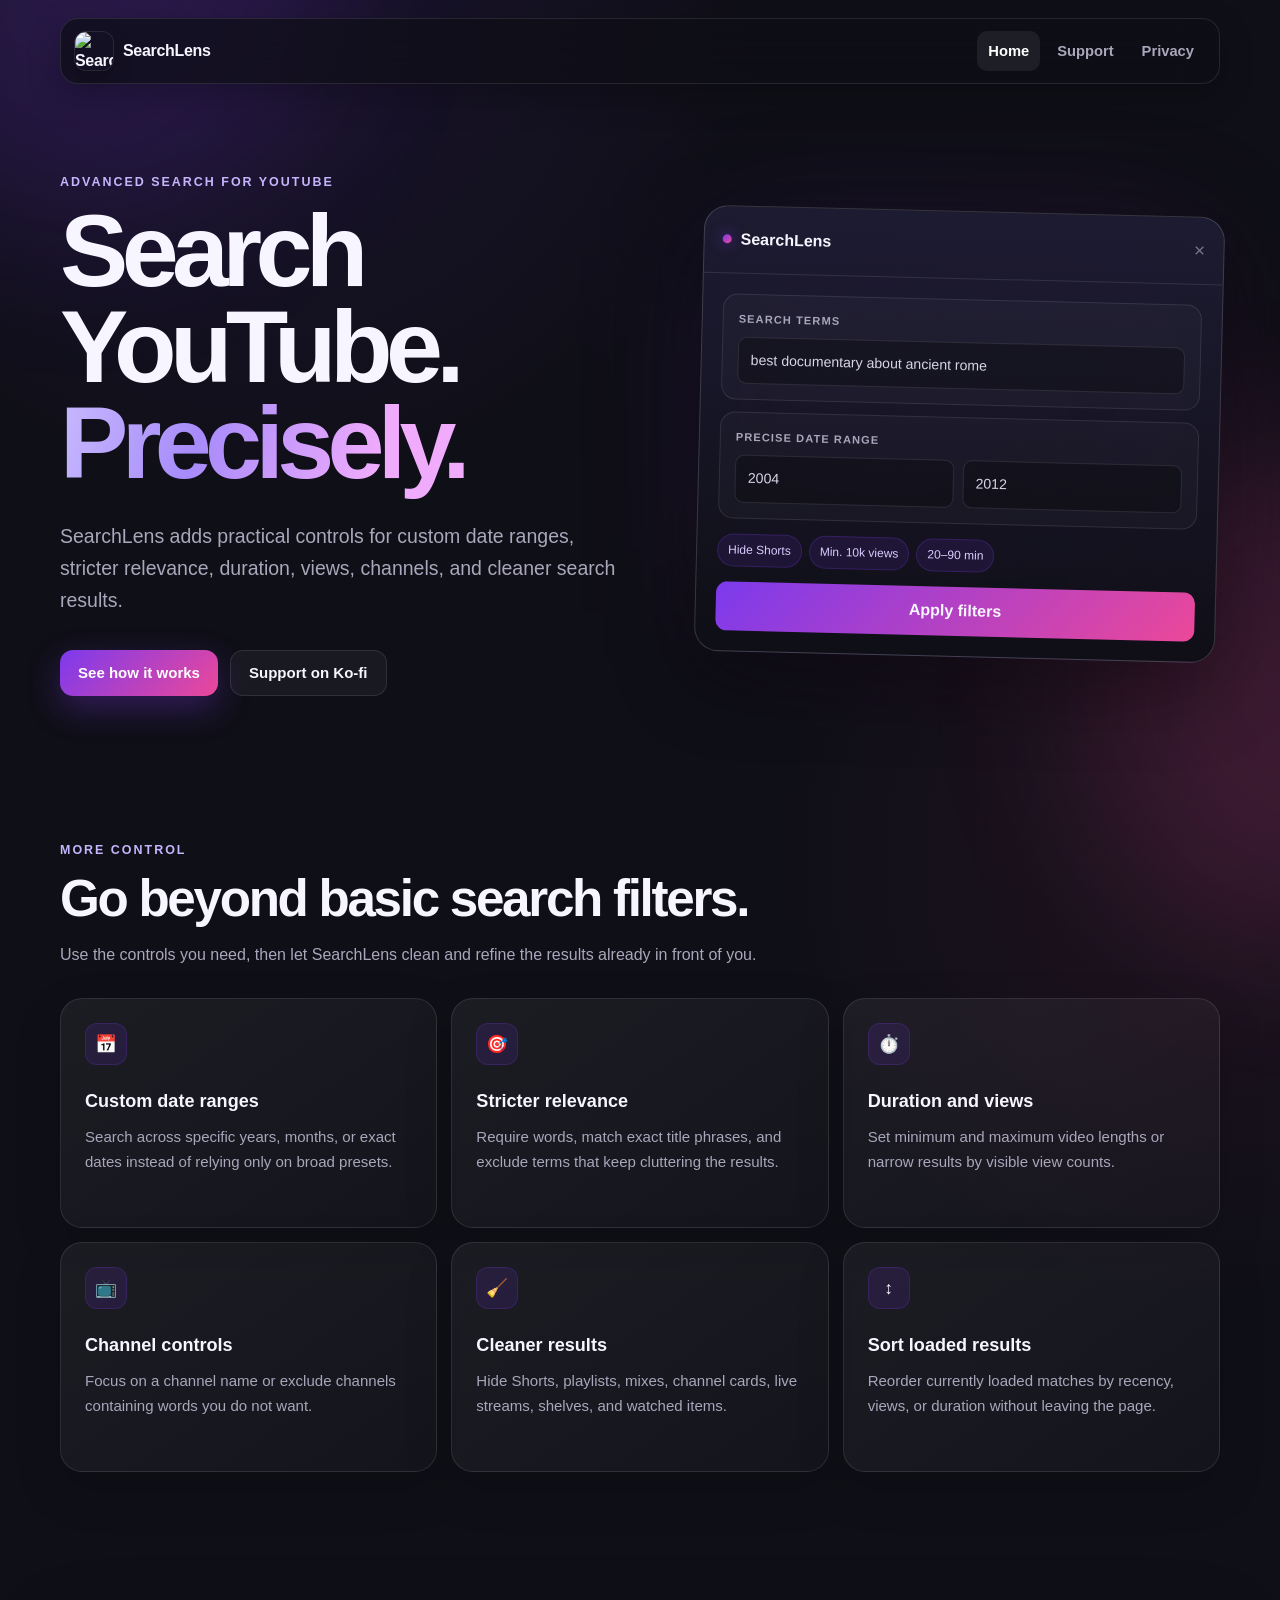
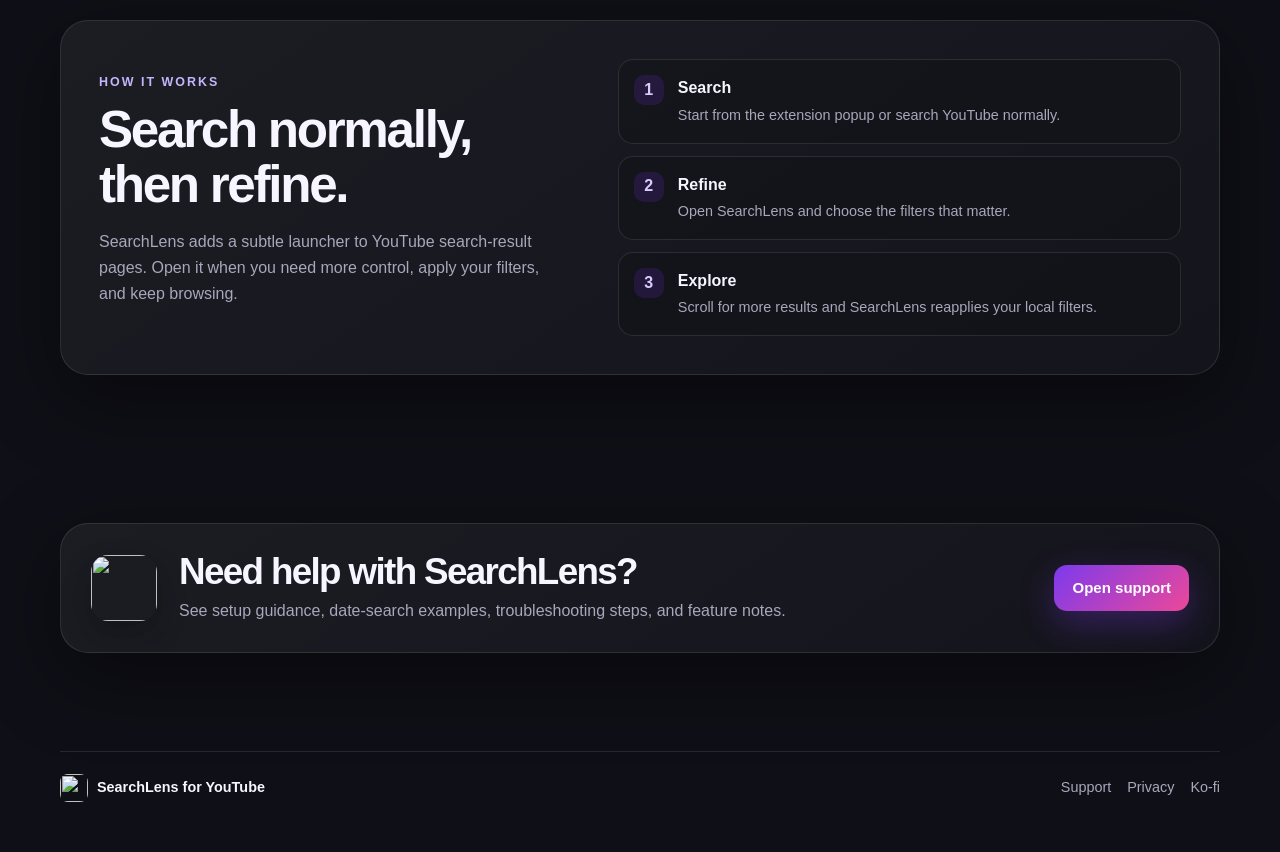
==== index.html @ 53535071 "Add files via upload" ====
<!doctype html>
<html lang="en">
<head>
  <meta charset="utf-8">
  <meta name="viewport" content="width=device-width, initial-scale=1">
  <meta name="description" content="SearchLens for YouTube adds advanced search controls for custom dates, stricter relevance, duration, views, channels, and cleaner results.">
  <meta name="theme-color" content="#0f0f17">
  <title>SearchLens for YouTube</title>
  <link rel="icon" type="image/png" href="assets/searchlens-icon.png">
  <link rel="apple-touch-icon" href="assets/searchlens-icon.png">
  <link rel="stylesheet" href="style.css">
</head>
<body>
  <div class="ambient ambient-one" aria-hidden="true"></div>
  <div class="ambient ambient-two" aria-hidden="true"></div>

  <header class="site-header">
    <a class="brand" href="index.html" aria-label="SearchLens home">
      <img src="assets/searchlens-icon.png" alt="SearchLens icon" class="brand-icon">
      <span>SearchLens</span>
    </a>
    <nav class="nav" aria-label="Main navigation">
      <a class="active" href="index.html">Home</a>
      <a href="support.html">Support</a>
      <a href="privacy.html">Privacy</a>
    </nav>
  </header>

  <main>
    <section class="hero shell">
      <div class="hero-copy">
        <p class="eyebrow">ADVANCED SEARCH FOR YOUTUBE</p>
        <h1>Search YouTube.<br><span>Precisely.</span></h1>
        <p class="hero-text">SearchLens adds practical controls for custom date ranges, stricter relevance, duration, views, channels, and cleaner search results.</p>
        <div class="hero-actions">
          <a class="button primary" href="support.html">See how it works</a>
          <a class="button secondary" href="https://ko-fi.com/P5P31T3SZI" target="_blank" rel="noopener noreferrer">Support on Ko-fi</a>
        </div>
      </div>

      <div class="hero-visual" aria-label="SearchLens feature preview">
        <div class="mock-window">
          <div class="mock-topbar">
            <div class="mock-brand"><span class="status-dot"></span>SearchLens</div>
            <span class="mock-close">×</span>
          </div>
          <div class="mock-body">
            <div class="mock-section">
              <div class="mock-label">SEARCH TERMS</div>
              <div class="mock-input">best documentary about ancient rome</div>
            </div>
            <div class="mock-section">
              <div class="mock-label">PRECISE DATE RANGE</div>
              <div class="mock-grid">
                <div class="mock-input">2004</div>
                <div class="mock-input">2012</div>
              </div>
            </div>
            <div class="mock-chips">
              <span>Hide Shorts</span>
              <span>Min. 10k views</span>
              <span>20–90 min</span>
            </div>
            <div class="mock-button">Apply filters</div>
          </div>
        </div>
      </div>
    </section>

    <section class="section shell" id="features">
      <div class="section-heading">
        <p class="eyebrow">MORE CONTROL</p>
        <h2>Go beyond basic search filters.</h2>
        <p>Use the controls you need, then let SearchLens clean and refine the results already in front of you.</p>
      </div>

      <div class="feature-grid">
        <article class="feature-card">
          <span class="feature-icon">📅</span>
          <h3>Custom date ranges</h3>
          <p>Search across specific years, months, or exact dates instead of relying only on broad presets.</p>
        </article>
        <article class="feature-card">
          <span class="feature-icon">🎯</span>
          <h3>Stricter relevance</h3>
          <p>Require words, match exact title phrases, and exclude terms that keep cluttering the results.</p>
        </article>
        <article class="feature-card">
          <span class="feature-icon">⏱️</span>
          <h3>Duration and views</h3>
          <p>Set minimum and maximum video lengths or narrow results by visible view counts.</p>
        </article>
        <article class="feature-card">
          <span class="feature-icon">📺</span>
          <h3>Channel controls</h3>
          <p>Focus on a channel name or exclude channels containing words you do not want.</p>
        </article>
        <article class="feature-card">
          <span class="feature-icon">🧹</span>
          <h3>Cleaner results</h3>
          <p>Hide Shorts, playlists, mixes, channel cards, live streams, shelves, and watched items.</p>
        </article>
        <article class="feature-card">
          <span class="feature-icon">↕</span>
          <h3>Sort loaded results</h3>
          <p>Reorder currently loaded matches by recency, views, or duration without leaving the page.</p>
        </article>
      </div>
    </section>

    <section class="section shell">
      <div class="split-card">
        <div>
          <p class="eyebrow">HOW IT WORKS</p>
          <h2>Search normally, then refine.</h2>
          <p>SearchLens adds a subtle launcher to YouTube search-result pages. Open it when you need more control, apply your filters, and keep browsing.</p>
        </div>
        <ol class="steps">
          <li><span>1</span><div><strong>Search</strong><p>Start from the extension popup or search YouTube normally.</p></div></li>
          <li><span>2</span><div><strong>Refine</strong><p>Open SearchLens and choose the filters that matter.</p></div></li>
          <li><span>3</span><div><strong>Explore</strong><p>Scroll for more results and SearchLens reapplies your local filters.</p></div></li>
        </ol>
      </div>
    </section>

    <section class="section shell">
      <div class="cta-card">
        <img src="assets/searchlens-icon.png" alt="" class="cta-icon">
        <div>
          <h2>Need help with SearchLens?</h2>
          <p>See setup guidance, date-search examples, troubleshooting steps, and feature notes.</p>
        </div>
        <a class="button primary" href="support.html">Open support</a>
      </div>
    </section>
  </main>

  <footer class="site-footer shell">
    <div class="footer-brand">
      <img src="assets/searchlens-icon.png" alt="" class="footer-icon">
      <span>SearchLens for YouTube</span>
    </div>
    <div class="footer-links">
      <a href="support.html">Support</a>
      <a href="privacy.html">Privacy</a>
      <a href="https://ko-fi.com/P5P31T3SZI" target="_blank" rel="noopener noreferrer">Ko-fi</a>
    </div>
  </footer>
</body>
</html>
---- style.css ----
:root {
  --bg: #0f0f17;
  --bg-2: #151522;
  --surface: rgba(255,255,255,.045);
  --surface-strong: rgba(255,255,255,.07);
  --border: rgba(255,255,255,.10);
  --border-strong: rgba(255,255,255,.16);
  --text: #f7f5ff;
  --muted: #aaa6bb;
  --dim: #77748a;
  --purple: #7c3aed;
  --pink: #ec4899;
  --blue: #3b82f6;
  --shadow: 0 24px 80px rgba(0,0,0,.45);
  --radius: 22px;
  --radius-sm: 14px;
  color-scheme: dark;
}

* { box-sizing: border-box; }
html { scroll-behavior: smooth; }
body {
  margin: 0;
  min-height: 100vh;
  background:
    radial-gradient(circle at 20% 0%, rgba(124,58,237,.11), transparent 32rem),
    radial-gradient(circle at 95% 35%, rgba(236,72,153,.08), transparent 28rem),
    var(--bg);
  color: var(--text);
  font-family: Inter, ui-sans-serif, -apple-system, BlinkMacSystemFont, "Segoe UI", sans-serif;
  line-height: 1.65;
  -webkit-font-smoothing: antialiased;
}

a { color: inherit; }
img { max-width: 100%; }
button, input { font: inherit; }

.ambient {
  position: fixed;
  width: 30rem;
  height: 30rem;
  border-radius: 50%;
  filter: blur(90px);
  pointer-events: none;
  z-index: -1;
  opacity: .16;
}
.ambient-one { background: var(--purple); top: -16rem; left: -10rem; }
.ambient-two { background: var(--pink); right: -18rem; top: 28rem; }

.shell { width: min(1160px, calc(100% - 40px)); margin-inline: auto; }
.site-header {
  width: min(1160px, calc(100% - 40px));
  margin: 18px auto 0;
  padding: 12px 14px;
  display: flex;
  align-items: center;
  justify-content: space-between;
  gap: 18px;
  position: sticky;
  top: 14px;
  z-index: 20;
  border: 1px solid var(--border);
  border-radius: 18px;
  background: rgba(15,15,23,.72);
  backdrop-filter: blur(18px);
  box-shadow: 0 12px 34px rgba(0,0,0,.24);
}
.brand {
  display: inline-flex;
  align-items: center;
  gap: 10px;
  text-decoration: none;
  font-weight: 800;
  letter-spacing: -.02em;
}
.brand-icon {
  width: 38px;
  height: 38px;
  border-radius: 11px;
  object-fit: cover;
  box-shadow: 0 0 0 1px rgba(255,255,255,.1), 0 8px 20px rgba(0,0,0,.28);
}
.nav { display: flex; align-items: center; gap: 6px; }
.nav a {
  padding: 8px 11px;
  border-radius: 10px;
  text-decoration: none;
  color: var(--muted);
  font-size: .92rem;
  font-weight: 650;
}
.nav a:hover, .nav a.active { color: #fff; background: var(--surface-strong); }

.hero {
  min-height: 680px;
  display: grid;
  grid-template-columns: 1.05fr .95fr;
  gap: 64px;
  align-items: center;
  padding: 88px 0 70px;
}
.eyebrow {
  margin: 0 0 10px;
  color: #c4b5fd;
  font-size: .78rem;
  font-weight: 800;
  letter-spacing: .16em;
}
.hero h1, .page-hero h1 {
  margin: 0;
  font-size: clamp(3.6rem, 8vw, 6.7rem);
  line-height: .94;
  letter-spacing: -.065em;
}
.hero h1 span {
  background: linear-gradient(105deg, #c4b5fd 4%, #a78bfa 35%, #f0abfc 78%);
  -webkit-background-clip: text;
  background-clip: text;
  color: transparent;
}
.hero-text {
  max-width: 660px;
  margin: 28px 0 0;
  color: var(--muted);
  font-size: clamp(1.03rem, 1.7vw, 1.22rem);
}
.hero-actions { display: flex; gap: 12px; flex-wrap: wrap; margin-top: 34px; }
.button {
  display: inline-flex;
  align-items: center;
  justify-content: center;
  min-height: 46px;
  padding: 0 18px;
  border-radius: 13px;
  text-decoration: none;
  font-weight: 750;
  font-size: .94rem;
  transition: transform .18s ease, box-shadow .18s ease, border-color .18s ease;
}
.button:hover { transform: translateY(-2px); }
.button.primary {
  color: #fff;
  background: linear-gradient(135deg, var(--purple), var(--pink));
  box-shadow: 0 12px 34px rgba(124,58,237,.32);
}
.button.secondary { background: var(--surface); border: 1px solid var(--border); color: var(--text); }
.button.secondary:hover { border-color: rgba(196,181,253,.45); }

.hero-visual { position: relative; }
.hero-visual::before {
  content: "";
  position: absolute;
  inset: 10% 6%;
  background: linear-gradient(135deg, rgba(124,58,237,.28), rgba(236,72,153,.16));
  filter: blur(70px);
  z-index: -1;
}
.mock-window {
  border: 1px solid var(--border-strong);
  border-radius: 24px;
  overflow: hidden;
  background: linear-gradient(180deg, rgba(31,29,51,.94), rgba(15,15,23,.97));
  box-shadow: var(--shadow);
  transform: rotate(1.4deg);
}
.mock-topbar {
  display: flex;
  justify-content: space-between;
  align-items: center;
  padding: 17px 18px;
  border-bottom: 1px solid var(--border);
}
.mock-brand { display: flex; align-items: center; gap: 9px; font-weight: 800; }
.status-dot {
  width: 9px; height: 9px; border-radius: 50%;
  background: linear-gradient(135deg, var(--purple), var(--pink));
  box-shadow: 0 0 14px rgba(124,58,237,.65);
}
.mock-close { color: var(--dim); font-size: 1.2rem; }
.mock-body { padding: 20px; }
.mock-section {
  padding: 15px;
  margin-bottom: 12px;
  border: 1px solid var(--border);
  border-radius: 15px;
  background: rgba(255,255,255,.025);
}
.mock-label { color: var(--muted); font-size: .69rem; letter-spacing: .1em; font-weight: 800; margin-bottom: 9px; }
.mock-input {
  padding: 11px 12px;
  border-radius: 9px;
  background: rgba(0,0,0,.28);
  border: 1px solid var(--border);
  color: #d9d5e8;
  font-size: .88rem;
  overflow: hidden;
  white-space: nowrap;
  text-overflow: ellipsis;
}
.mock-grid { display: grid; grid-template-columns: 1fr 1fr; gap: 9px; }
.mock-chips { display: flex; flex-wrap: wrap; gap: 7px; margin: 15px 0; }
.mock-chips span { padding: 6px 10px; border-radius: 999px; background: rgba(124,58,237,.12); border: 1px solid rgba(124,58,237,.24); color: #d8ccff; font-size: .75rem; }
.mock-button { text-align: center; padding: 11px; border-radius: 11px; background: linear-gradient(135deg, var(--purple), var(--pink)); font-weight: 800; }

.section { padding: 74px 0; }
.section-heading { max-width: 720px; margin-bottom: 30px; }
.section-heading h2, .split-card h2, .cta-card h2, .support-card h2 {
  margin: 0;
  font-size: clamp(2rem, 4vw, 3.25rem);
  line-height: 1.08;
  letter-spacing: -.045em;
}
.section-heading > p:last-child, .split-card > div > p:last-child, .cta-card p, .support-card p { color: var(--muted); }
.feature-grid { display: grid; grid-template-columns: repeat(3, 1fr); gap: 14px; }
.feature-card {
  min-height: 230px;
  padding: 24px;
  border: 1px solid var(--border);
  border-radius: var(--radius);
  background: linear-gradient(145deg, rgba(255,255,255,.055), rgba(255,255,255,.025));
  box-shadow: 0 18px 48px rgba(0,0,0,.16);
}
.feature-card:hover { border-color: rgba(196,181,253,.26); transform: translateY(-2px); transition: .2s ease; }
.feature-icon {
  width: 42px; height: 42px; display: inline-flex; align-items: center; justify-content: center;
  border-radius: 12px; background: rgba(124,58,237,.13); border: 1px solid rgba(124,58,237,.2); font-size: 1.1rem;
}
.feature-card h3 { margin: 22px 0 8px; font-size: 1.13rem; }
.feature-card p { margin: 0; color: var(--muted); font-size: .94rem; }

.split-card, .cta-card, .support-card {
  border: 1px solid var(--border);
  border-radius: 28px;
  background: linear-gradient(145deg, rgba(255,255,255,.055), rgba(255,255,255,.022));
  box-shadow: var(--shadow);
}
.split-card { padding: 38px; display: grid; grid-template-columns: .9fr 1.1fr; gap: 58px; align-items: center; }
.steps { list-style: none; margin: 0; padding: 0; display: grid; gap: 12px; }
.steps li { display: flex; gap: 14px; align-items: flex-start; padding: 15px; border: 1px solid var(--border); border-radius: 15px; background: rgba(0,0,0,.12); }
.steps li > span { width: 30px; height: 30px; flex: 0 0 30px; display: grid; place-items: center; border-radius: 10px; background: rgba(124,58,237,.16); color: #d8ccff; font-weight: 800; }
.steps p { margin: 2px 0 0; color: var(--muted); font-size: .9rem; }
.cta-card { padding: 28px 30px; display: grid; grid-template-columns: auto 1fr auto; gap: 22px; align-items: center; }
.cta-icon { width: 66px; height: 66px; border-radius: 17px; object-fit: cover; box-shadow: 0 12px 28px rgba(0,0,0,.26); }
.cta-card h2 { font-size: clamp(1.5rem, 3vw, 2.3rem); }
.cta-card p { margin: 6px 0 0; }

.page-main { padding: 72px 0 90px; }
.page-hero { max-width: 820px; padding: 42px 0 56px; }
.page-hero h1 { font-size: clamp(3rem, 7vw, 5.7rem); }
.page-hero > p:last-child { color: var(--muted); font-size: 1.05rem; }
.docs-layout { display: grid; grid-template-columns: 240px minmax(0, 1fr); gap: 34px; align-items: start; }
.docs-nav {
  position: sticky; top: 104px;
  display: grid; gap: 4px;
  padding: 12px;
  border: 1px solid var(--border);
  border-radius: 17px;
  background: rgba(255,255,255,.025);
}
.docs-nav a { padding: 9px 11px; border-radius: 10px; text-decoration: none; color: var(--muted); font-size: .9rem; }
.docs-nav a:hover { color: #fff; background: var(--surface-strong); }
.docs-content { display: grid; gap: 16px; }
.doc-section, .policy-card {
  padding: 30px;
  border: 1px solid var(--border);
  border-radius: 22px;
  background: linear-gradient(145deg, rgba(255,255,255,.045), rgba(255,255,255,.02));
}
.doc-section h2, .policy-card h2 { margin: 0 0 10px; font-size: 1.55rem; letter-spacing: -.025em; }
.doc-section h3 { margin-top: 26px; font-size: 1.02rem; }
.doc-section p, .doc-section li, .policy-card p { color: var(--muted); }
.doc-section ul, .doc-section ol { padding-left: 1.2rem; }
.tip, .note {
  margin-top: 18px;
  padding: 14px 16px;
  border-radius: 13px;
  background: rgba(124,58,237,.1);
  border: 1px solid rgba(124,58,237,.22);
  color: #d9d1f5;
}
.note { background: rgba(59,130,246,.08); border-color: rgba(59,130,246,.2); }
.example-grid, .mini-grid { display: grid; grid-template-columns: repeat(3, 1fr); gap: 10px; margin: 18px 0; }
.example-grid > div, .mini-grid > div { padding: 14px; border: 1px solid var(--border); border-radius: 13px; background: rgba(0,0,0,.12); }
.example-grid code { display: block; font-size: 1.05rem; color: #ddd5ff; margin-bottom: 4px; }
.example-grid span { color: var(--muted); font-size: .86rem; }
.mini-grid { grid-template-columns: repeat(2, 1fr); }
.mini-grid p { margin: 5px 0 0; font-size: .9rem; }
.support-card { padding: 28px; display: flex; gap: 24px; align-items: center; justify-content: space-between; }
.support-card h2 { font-size: 1.8rem; }
.support-card p { margin: 8px 0 0; }
.narrow-page { max-width: 900px; }
.policy-card { display: grid; gap: 8px; }
.policy-card section { padding: 8px 0 18px; border-bottom: 1px solid var(--border); }
.policy-card section:last-child { border-bottom: 0; padding-bottom: 0; }
.policy-card p { margin-bottom: 0; }
.policy-card a { color: #c4b5fd; }
code { font-family: ui-monospace, SFMono-Regular, Menlo, Consolas, monospace; }

.site-footer {
  margin-top: 24px;
  margin-bottom: 28px;
  padding: 22px 0;
  border-top: 1px solid var(--border);
  display: flex;
  align-items: center;
  justify-content: space-between;
  gap: 18px;
  color: var(--muted);
  font-size: .9rem;
}
.footer-brand { display: flex; align-items: center; gap: 9px; color: var(--text); font-weight: 700; }
.footer-icon { width: 28px; height: 28px; border-radius: 8px; object-fit: cover; }
.footer-links { display: flex; gap: 16px; flex-wrap: wrap; }
.footer-links a { text-decoration: none; }
.footer-links a:hover { color: #fff; }

@media (max-width: 900px) {
  .hero { grid-template-columns: 1fr; min-height: auto; gap: 44px; padding-top: 72px; }
  .hero-visual { max-width: 620px; }
  .feature-grid { grid-template-columns: repeat(2, 1fr); }
  .split-card { grid-template-columns: 1fr; gap: 30px; }
  .docs-layout { grid-template-columns: 1fr; }
  .docs-nav { position: static; grid-template-columns: repeat(2, 1fr); }
  .cta-card { grid-template-columns: auto 1fr; }
  .cta-card .button { grid-column: 1 / -1; }
}

@media (max-width: 620px) {
  .shell, .site-header { width: min(100% - 24px, 1160px); }
  .site-header { top: 8px; padding: 10px; }
  .brand span { display: none; }
  .nav a { padding: 7px 8px; font-size: .84rem; }
  .hero { padding-top: 58px; }
  .hero h1, .page-hero h1 { letter-spacing: -.05em; }
  .hero-actions { flex-direction: column; }
  .button { width: 100%; }
  .feature-grid, .example-grid, .mini-grid, .docs-nav { grid-template-columns: 1fr; }
  .feature-card { min-height: auto; }
  .section { padding: 52px 0; }
  .split-card, .doc-section, .policy-card { padding: 22px; }
  .cta-card { grid-template-columns: 1fr; text-align: left; }
  .support-card { align-items: stretch; flex-direction: column; }
  .site-footer { align-items: flex-start; flex-direction: column; }
  .mock-window { transform: none; }
}
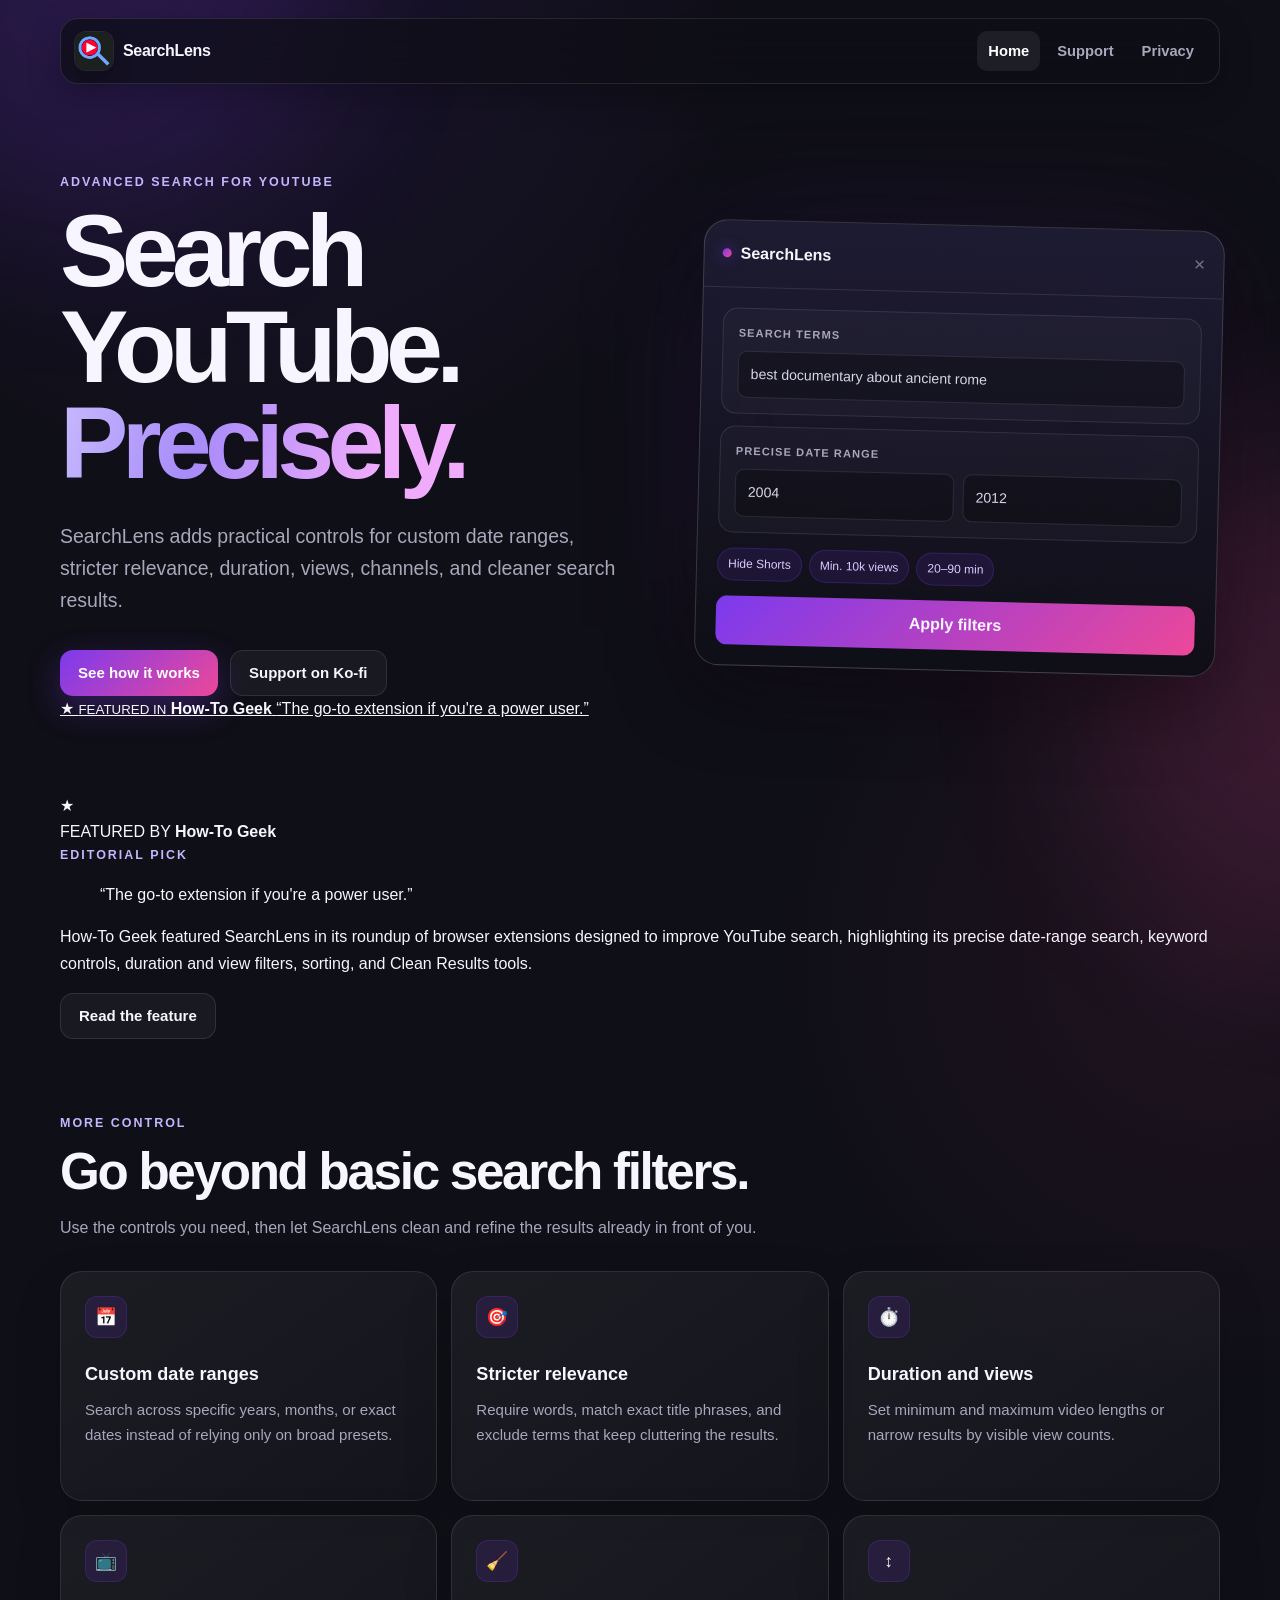
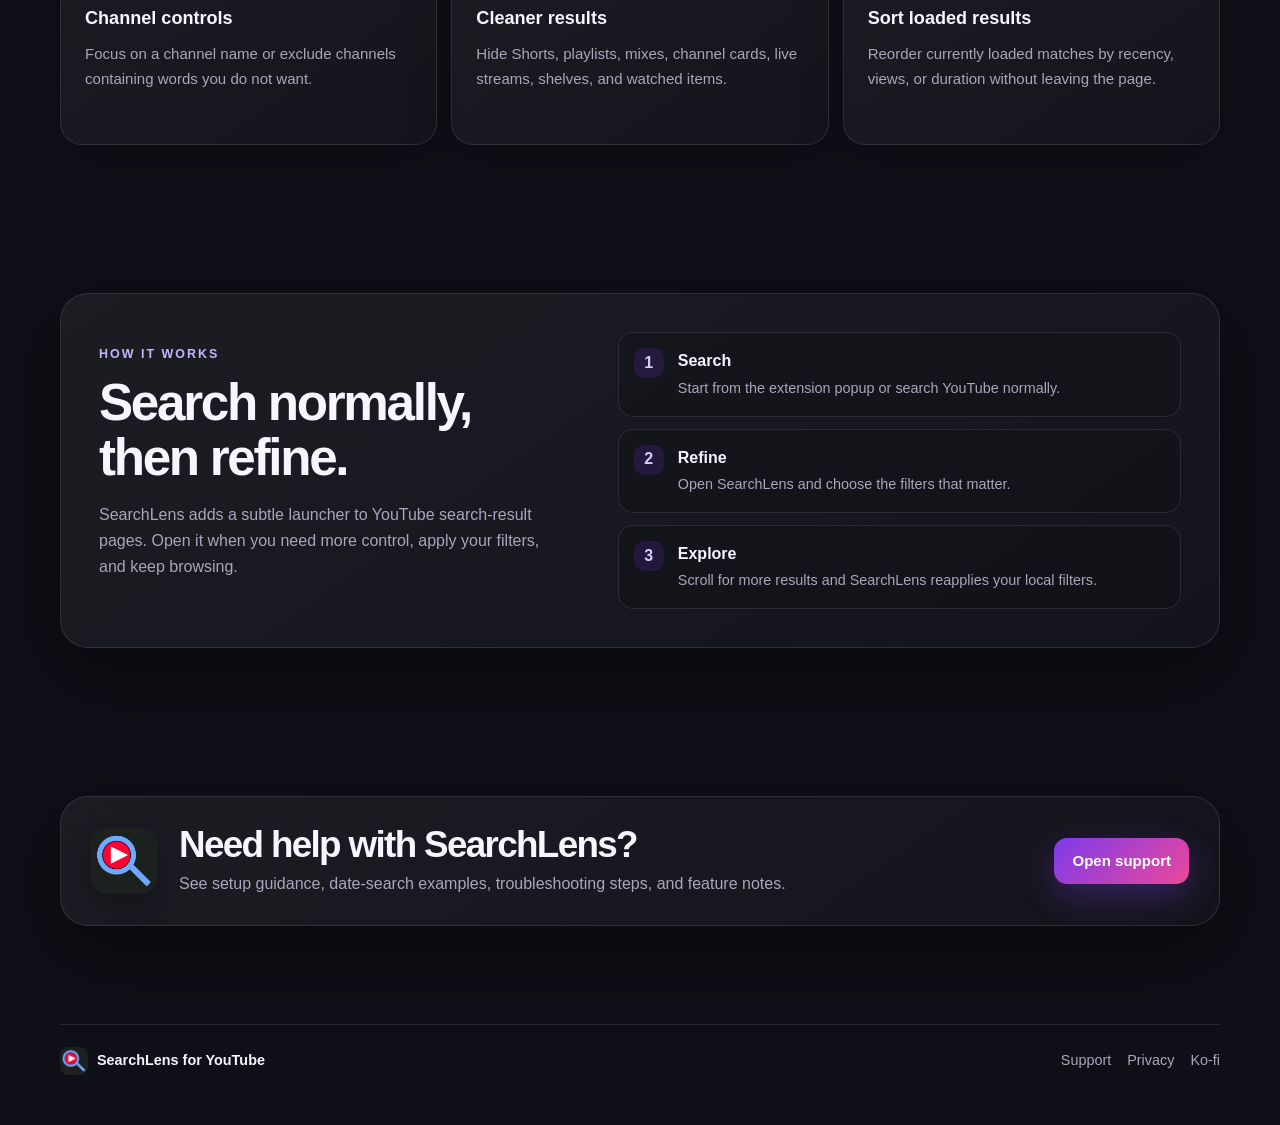
==== commit 826c3a36: "Update index.html" ====
--- a/index.html
+++ b/index.html
@@ -3,148 +3,530 @@
 <head>
   <meta charset="utf-8">
   <meta name="viewport" content="width=device-width, initial-scale=1">
-  <meta name="description" content="SearchLens for YouTube adds advanced search controls for custom dates, stricter relevance, duration, views, channels, and cleaner results.">
+
+  <meta
+    name="description"
+    content="SearchLens for YouTube adds advanced search controls for custom dates, stricter relevance, duration, views, channels, and cleaner results."
+  >
+
   <meta name="theme-color" content="#0f0f17">
+
   <title>SearchLens for YouTube</title>
+
   <link rel="icon" type="image/png" href="assets/searchlens-icon.png">
   <link rel="apple-touch-icon" href="assets/searchlens-icon.png">
   <link rel="stylesheet" href="style.css">
 </head>
+
 <body>
+
   <div class="ambient ambient-one" aria-hidden="true"></div>
   <div class="ambient ambient-two" aria-hidden="true"></div>
 
   <header class="site-header">
+
     <a class="brand" href="index.html" aria-label="SearchLens home">
-      <img src="assets/searchlens-icon.png" alt="SearchLens icon" class="brand-icon">
+      <img
+        src="assets/searchlens-icon.png"
+        alt="SearchLens icon"
+        class="brand-icon"
+      >
       <span>SearchLens</span>
     </a>
+
     <nav class="nav" aria-label="Main navigation">
       <a class="active" href="index.html">Home</a>
       <a href="support.html">Support</a>
       <a href="privacy.html">Privacy</a>
     </nav>
+
   </header>
 
+
   <main>
+
+    <!-- HERO -->
     <section class="hero shell">
+
       <div class="hero-copy">
+
         <p class="eyebrow">ADVANCED SEARCH FOR YOUTUBE</p>
-        <h1>Search YouTube.<br><span>Precisely.</span></h1>
-        <p class="hero-text">SearchLens adds practical controls for custom date ranges, stricter relevance, duration, views, channels, and cleaner search results.</p>
+
+        <h1>
+          Search YouTube.<br>
+          <span>Precisely.</span>
+        </h1>
+
+        <p class="hero-text">
+          SearchLens adds practical controls for custom date ranges,
+          stricter relevance, duration, views, channels, and cleaner
+          search results.
+        </p>
+
         <div class="hero-actions">
-          <a class="button primary" href="support.html">See how it works</a>
-          <a class="button secondary" href="https://ko-fi.com/P5P31T3SZI" target="_blank" rel="noopener noreferrer">Support on Ko-fi</a>
+
+          <a class="button primary" href="support.html">
+            See how it works
+          </a>
+
+          <a
+            class="button secondary"
+            href="https://ko-fi.com/P5P31T3SZI"
+            target="_blank"
+            rel="noopener noreferrer"
+          >
+            Support on Ko-fi
+          </a>
+
         </div>
-      </div>
+
+
+        <!-- HOW-TO GEEK FEATURE BADGE -->
+        <a
+          class="featured-badge"
+          href="https://www.howtogeek.com/youtubes-search-is-broken-but-these-extensions-fix-it/"
+          target="_blank"
+          rel="noopener noreferrer"
+          aria-label="Read about SearchLens on How-To Geek"
+        >
+
+          <span class="featured-badge-mark">★</span>
+
+          <span class="featured-badge-copy">
+            <small>FEATURED IN</small>
+            <strong>How-To Geek</strong>
+          </span>
+
+          <span class="featured-badge-text">
+            “The go-to extension if you're a power user.”
+          </span>
+
+        </a>
+
+      </div>
+
 
       <div class="hero-visual" aria-label="SearchLens feature preview">
+
         <div class="mock-window">
+
           <div class="mock-topbar">
-            <div class="mock-brand"><span class="status-dot"></span>SearchLens</div>
+
+            <div class="mock-brand">
+              <span class="status-dot"></span>
+              SearchLens
+            </div>
+
             <span class="mock-close">×</span>
+
           </div>
+
+
           <div class="mock-body">
+
             <div class="mock-section">
-              <div class="mock-label">SEARCH TERMS</div>
-              <div class="mock-input">best documentary about ancient rome</div>
-            </div>
+
+              <div class="mock-label">
+                SEARCH TERMS
+              </div>
+
+              <div class="mock-input">
+                best documentary about ancient rome
+              </div>
+
+            </div>
+
+
             <div class="mock-section">
-              <div class="mock-label">PRECISE DATE RANGE</div>
+
+              <div class="mock-label">
+                PRECISE DATE RANGE
+              </div>
+
               <div class="mock-grid">
-                <div class="mock-input">2004</div>
-                <div class="mock-input">2012</div>
+
+                <div class="mock-input">
+                  2004
+                </div>
+
+                <div class="mock-input">
+                  2012
+                </div>
+
               </div>
-            </div>
+
+            </div>
+
+
             <div class="mock-chips">
+
               <span>Hide Shorts</span>
               <span>Min. 10k views</span>
               <span>20–90 min</span>
-            </div>
-            <div class="mock-button">Apply filters</div>
+
+            </div>
+
+
+            <div class="mock-button">
+              Apply filters
+            </div>
+
           </div>
+
         </div>
-      </div>
+
+      </div>
+
     </section>
 
+
+
+    <!-- PRESS / EDITORIAL FEATURE -->
+    <section class="press-section shell">
+
+      <div class="press-card">
+
+        <div class="press-card-label">
+
+          <span class="press-star">★</span>
+
+          <div>
+            <span>FEATURED BY</span>
+            <strong>How-To Geek</strong>
+          </div>
+
+        </div>
+
+
+        <div class="press-card-copy">
+
+          <p class="eyebrow">
+            EDITORIAL PICK
+          </p>
+
+          <blockquote>
+            “The go-to extension if you're a power user.”
+          </blockquote>
+
+          <p>
+            How-To Geek featured SearchLens in its roundup of browser
+            extensions designed to improve YouTube search, highlighting
+            its precise date-range search, keyword controls, duration and
+            view filters, sorting, and Clean Results tools.
+          </p>
+
+        </div>
+
+
+        <a
+          class="button secondary press-button"
+          href="https://www.howtogeek.com/youtubes-search-is-broken-but-these-extensions-fix-it/"
+          target="_blank"
+          rel="noopener noreferrer"
+        >
+          Read the feature
+        </a>
+
+      </div>
+
+    </section>
+
+
+
+    <!-- FEATURES -->
     <section class="section shell" id="features">
+
       <div class="section-heading">
-        <p class="eyebrow">MORE CONTROL</p>
-        <h2>Go beyond basic search filters.</h2>
-        <p>Use the controls you need, then let SearchLens clean and refine the results already in front of you.</p>
-      </div>
+
+        <p class="eyebrow">
+          MORE CONTROL
+        </p>
+
+        <h2>
+          Go beyond basic search filters.
+        </h2>
+
+        <p>
+          Use the controls you need, then let SearchLens clean and
+          refine the results already in front of you.
+        </p>
+
+      </div>
+
 
       <div class="feature-grid">
+
         <article class="feature-card">
+
           <span class="feature-icon">📅</span>
-          <h3>Custom date ranges</h3>
-          <p>Search across specific years, months, or exact dates instead of relying only on broad presets.</p>
+
+          <h3>
+            Custom date ranges
+          </h3>
+
+          <p>
+            Search across specific years, months, or exact dates
+            instead of relying only on broad presets.
+          </p>
+
         </article>
+
+
         <article class="feature-card">
+
           <span class="feature-icon">🎯</span>
-          <h3>Stricter relevance</h3>
-          <p>Require words, match exact title phrases, and exclude terms that keep cluttering the results.</p>
+
+          <h3>
+            Stricter relevance
+          </h3>
+
+          <p>
+            Require words, match exact title phrases, and exclude
+            terms that keep cluttering the results.
+          </p>
+
         </article>
+
+
         <article class="feature-card">
+
           <span class="feature-icon">⏱️</span>
-          <h3>Duration and views</h3>
-          <p>Set minimum and maximum video lengths or narrow results by visible view counts.</p>
+
+          <h3>
+            Duration and views
+          </h3>
+
+          <p>
+            Set minimum and maximum video lengths or narrow results
+            by visible view counts.
+          </p>
+
         </article>
+
+
         <article class="feature-card">
+
           <span class="feature-icon">📺</span>
-          <h3>Channel controls</h3>
-          <p>Focus on a channel name or exclude channels containing words you do not want.</p>
+
+          <h3>
+            Channel controls
+          </h3>
+
+          <p>
+            Focus on a channel name or exclude channels containing
+            words you do not want.
+          </p>
+
         </article>
+
+
         <article class="feature-card">
+
           <span class="feature-icon">🧹</span>
-          <h3>Cleaner results</h3>
-          <p>Hide Shorts, playlists, mixes, channel cards, live streams, shelves, and watched items.</p>
+
+          <h3>
+            Cleaner results
+          </h3>
+
+          <p>
+            Hide Shorts, playlists, mixes, channel cards, live streams,
+            shelves, and watched items.
+          </p>
+
         </article>
+
+
         <article class="feature-card">
+
           <span class="feature-icon">↕</span>
-          <h3>Sort loaded results</h3>
-          <p>Reorder currently loaded matches by recency, views, or duration without leaving the page.</p>
+
+          <h3>
+            Sort loaded results
+          </h3>
+
+          <p>
+            Reorder currently loaded matches by recency, views,
+            or duration without leaving the page.
+          </p>
+
         </article>
-      </div>
+
+      </div>
+
     </section>
 
+
+
+    <!-- HOW IT WORKS -->
     <section class="section shell">
+
       <div class="split-card">
+
         <div>
-          <p class="eyebrow">HOW IT WORKS</p>
-          <h2>Search normally, then refine.</h2>
-          <p>SearchLens adds a subtle launcher to YouTube search-result pages. Open it when you need more control, apply your filters, and keep browsing.</p>
+
+          <p class="eyebrow">
+            HOW IT WORKS
+          </p>
+
+          <h2>
+            Search normally, then refine.
+          </h2>
+
+          <p>
+            SearchLens adds a subtle launcher to YouTube
+            search-result pages. Open it when you need more control,
+            apply your filters, and keep browsing.
+          </p>
+
         </div>
+
+
         <ol class="steps">
-          <li><span>1</span><div><strong>Search</strong><p>Start from the extension popup or search YouTube normally.</p></div></li>
-          <li><span>2</span><div><strong>Refine</strong><p>Open SearchLens and choose the filters that matter.</p></div></li>
-          <li><span>3</span><div><strong>Explore</strong><p>Scroll for more results and SearchLens reapplies your local filters.</p></div></li>
+
+          <li>
+
+            <span>1</span>
+
+            <div>
+
+              <strong>
+                Search
+              </strong>
+
+              <p>
+                Start from the extension popup or search YouTube
+                normally.
+              </p>
+
+            </div>
+
+          </li>
+
+
+          <li>
+
+            <span>2</span>
+
+            <div>
+
+              <strong>
+                Refine
+              </strong>
+
+              <p>
+                Open SearchLens and choose the filters that matter.
+              </p>
+
+            </div>
+
+          </li>
+
+
+          <li>
+
+            <span>3</span>
+
+            <div>
+
+              <strong>
+                Explore
+              </strong>
+
+              <p>
+                Scroll for more results and SearchLens reapplies
+                your local filters.
+              </p>
+
+            </div>
+
+          </li>
+
         </ol>
-      </div>
+
+      </div>
+
     </section>
 
+
+
+    <!-- SUPPORT -->
     <section class="section shell">
+
       <div class="cta-card">
-        <img src="assets/searchlens-icon.png" alt="" class="cta-icon">
+
+        <img
+          src="assets/searchlens-icon.png"
+          alt=""
+          class="cta-icon"
+        >
+
         <div>
-          <h2>Need help with SearchLens?</h2>
-          <p>See setup guidance, date-search examples, troubleshooting steps, and feature notes.</p>
+
+          <h2>
+            Need help with SearchLens?
+          </h2>
+
+          <p>
+            See setup guidance, date-search examples,
+            troubleshooting steps, and feature notes.
+          </p>
+
         </div>
-        <a class="button primary" href="support.html">Open support</a>
-      </div>
+
+
+        <a
+          class="button primary"
+          href="support.html"
+        >
+          Open support
+        </a>
+
+      </div>
+
     </section>
+
   </main>
 
+
+
   <footer class="site-footer shell">
+
     <div class="footer-brand">
-      <img src="assets/searchlens-icon.png" alt="" class="footer-icon">
-      <span>SearchLens for YouTube</span>
+
+      <img
+        src="assets/searchlens-icon.png"
+        alt=""
+        class="footer-icon"
+      >
+
+      <span>
+        SearchLens for YouTube
+      </span>
+
     </div>
+
+
     <div class="footer-links">
-      <a href="support.html">Support</a>
-      <a href="privacy.html">Privacy</a>
-      <a href="https://ko-fi.com/P5P31T3SZI" target="_blank" rel="noopener noreferrer">Ko-fi</a>
+
+      <a href="support.html">
+        Support
+      </a>
+
+      <a href="privacy.html">
+        Privacy
+      </a>
+
+      <a
+        href="https://ko-fi.com/P5P31T3SZI"
+        target="_blank"
+        rel="noopener noreferrer"
+      >
+        Ko-fi
+      </a>
+
     </div>
+
   </footer>
+
 </body>
 </html>
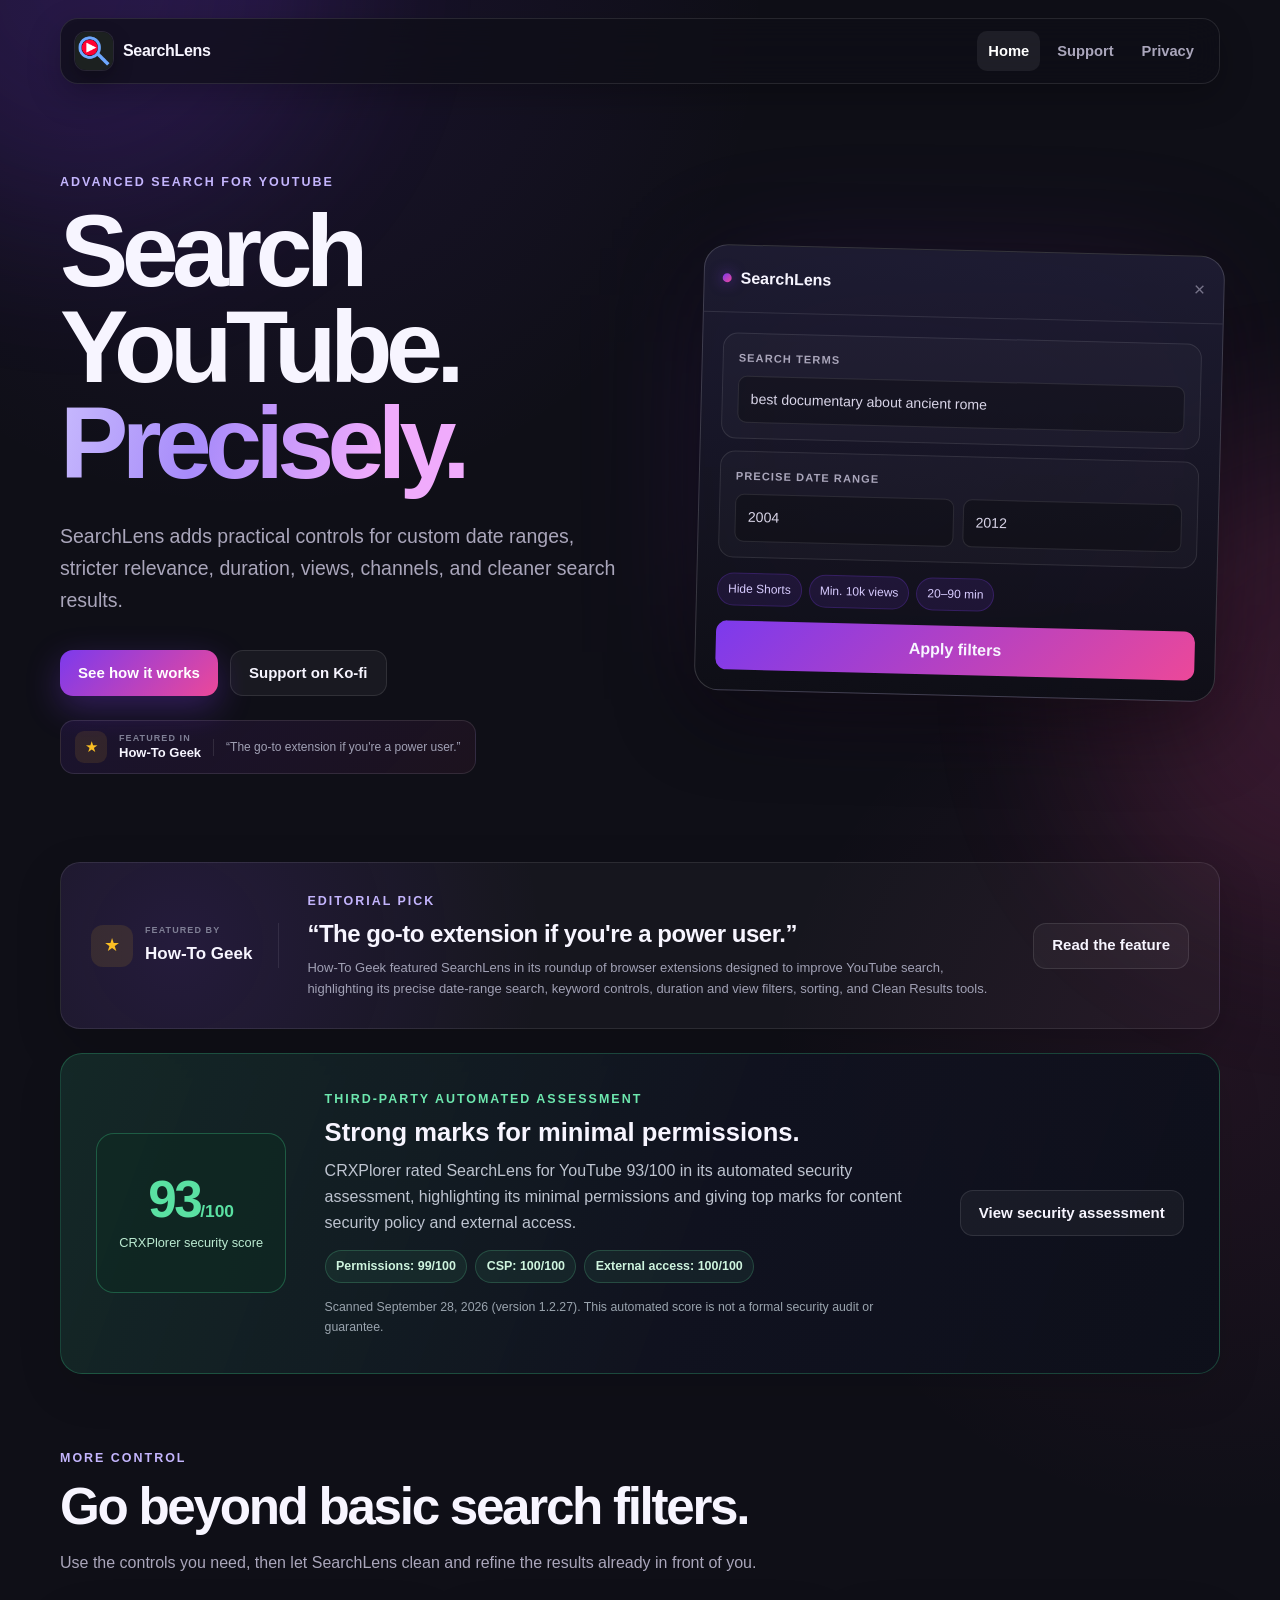
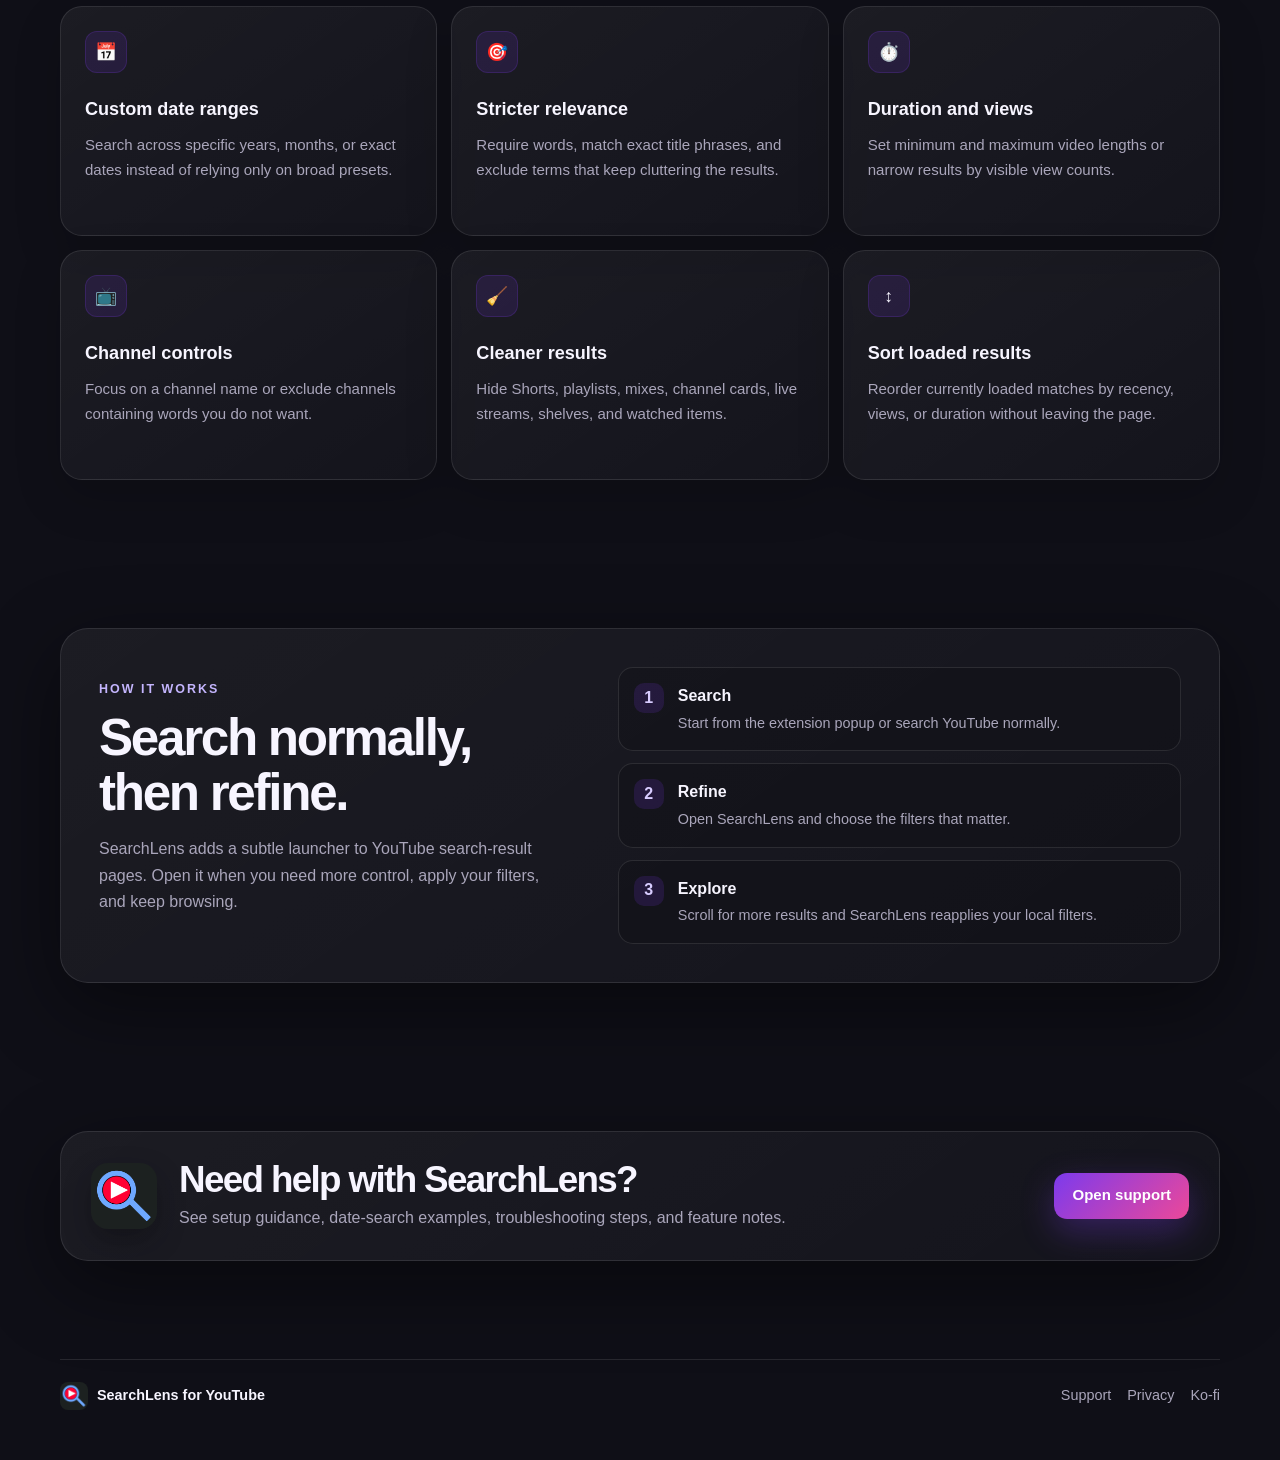
==== commit 7fa5f863: "Update index.html" ====
--- a/index.html
+++ b/index.html
@@ -16,6 +16,64 @@
   <link rel="icon" type="image/png" href="assets/searchlens-icon.png">
   <link rel="apple-touch-icon" href="assets/searchlens-icon.png">
   <link rel="stylesheet" href="style.css">
+<style>
+  /* SearchLens third-party assessment card */
+  .security-section { margin-top: 1.5rem; }
+  .security-card {
+    display: grid;
+    grid-template-columns: minmax(150px, 190px) minmax(0, 1fr) auto;
+    align-items: center;
+    gap: clamp(1.25rem, 3vw, 2.5rem);
+    padding: clamp(1.4rem, 3vw, 2.2rem);
+    border: 1px solid rgba(56, 200, 133, .28);
+    border-radius: 22px;
+    background: linear-gradient(110deg, rgba(24, 58, 50, .6), rgba(17, 19, 32, .94) 55%, rgba(14, 16, 27, .98));
+    box-shadow: 0 16px 45px rgba(0, 0, 0, .12);
+  }
+  .security-score {
+    display: flex;
+    flex-direction: column;
+    justify-content: center;
+    align-items: center;
+    gap: .4rem;
+    min-height: 160px;
+    padding: 1rem;
+    border: 1px solid rgba(65, 215, 144, .3);
+    border-radius: 18px;
+    background: rgba(16, 42, 35, .62);
+    color: #e7fff1;
+    text-align: center;
+  }
+  .security-score-number { color: #5ae0a2; font-size: clamp(2.4rem, 4vw, 3.4rem); font-weight: 800; line-height: 1; letter-spacing: -.05em; }
+  .security-score-number span { font-size: .34em; font-weight: 600; letter-spacing: 0; }
+  .security-score-label { color: #bcebd2; font-size: .8rem; }
+  .security-copy .eyebrow { color: #6de7ae; margin-bottom: .45rem; }
+  .security-copy h2 { margin: 0 0 .6rem; font-size: clamp(1.3rem, 2vw, 1.75rem); line-height: 1.25; }
+  .security-copy > p:not(.eyebrow) { margin: 0; color: #bec4d0; line-height: 1.6; }
+  .security-highlights { display: flex; flex-wrap: wrap; gap: .5rem; margin: .95rem 0; }
+  .security-highlights span {
+    display: inline-flex;
+    padding: .32rem .65rem;
+    border: 1px solid rgba(98, 228, 160, .21);
+    border-radius: 999px;
+    background: rgba(63, 150, 110, .12);
+    color: #cef4de;
+    font-size: .78rem;
+    font-weight: 600;
+  }
+  .security-copy .security-note { font-size: .77rem; color: #9aa4ae !important; }
+  .security-button { text-align: center; white-space: nowrap; }
+  @media (max-width: 980px) {
+    .security-card { grid-template-columns: 155px minmax(0, 1fr); }
+    .security-button { grid-column: 2; justify-self: start; }
+  }
+  @media (max-width: 600px) {
+    .security-card { grid-template-columns: 1fr; gap: 1.2rem; }
+    .security-score { min-height: auto; padding: 1.3rem; }
+    .security-button { grid-column: 1; justify-self: stretch; }
+  }
+</style>
+
 </head>
 
 <body>
@@ -233,6 +291,46 @@
 
 
 
+<!-- THIRD-PARTY SECURITY ASSESSMENT -->
+<section class="security-section shell" aria-labelledby="security-heading">
+  <div class="security-card">
+    <div class="security-score" aria-label="CRXPlorer security score: 93 out of 100">
+      <span class="security-score-number">93<span>/100</span></span>
+      <span class="security-score-label">CRXPlorer security score</span>
+    </div>
+
+    <div class="security-copy">
+      <p class="eyebrow">THIRD-PARTY AUTOMATED ASSESSMENT</p>
+      <h2 id="security-heading">Strong marks for minimal permissions.</h2>
+      <p>
+        CRXPlorer rated SearchLens for YouTube 93/100 in its automated
+        security assessment, highlighting its minimal permissions and
+        giving top marks for content security policy and external access.
+      </p>
+      <div class="security-highlights" aria-label="Assessment category scores">
+        <span>Permissions: 99/100</span>
+        <span>CSP: 100/100</span>
+        <span>External access: 100/100</span>
+      </div>
+      <p class="security-note">
+        Scanned September 28, 2026 (version 1.2.27). This automated score
+        is not a formal security audit or guarantee.
+      </p>
+    </div>
+
+    <a
+      class="button secondary security-button"
+      href="https://crxplorer.com/extension/ndphfebcjimfndlaiedcaaockinmgapa/searchlens-for-youtube"
+      target="_blank"
+      rel="noopener noreferrer"
+    >
+      View security assessment
+    </a>
+  </div>
+</section>
+
+
+
     <!-- FEATURES -->
     <section class="section shell" id="features">
 
--- a/style.css
+++ b/style.css
@@ -345,3 +345,213 @@
   .site-footer { align-items: flex-start; flex-direction: column; }
   .mock-window { transform: none; }
 }
+
+/* ============================================================
+   HOW-TO GEEK FEATURE
+   ============================================================ */
+
+.featured-badge {
+  display: inline-flex;
+  align-items: center;
+  gap: 12px;
+  margin-top: 24px;
+  padding: 10px 14px;
+  max-width: 100%;
+  color: inherit;
+  text-decoration: none;
+  background:
+    linear-gradient(
+      135deg,
+      rgba(124, 58, 237, 0.11),
+      rgba(236, 72, 153, 0.06)
+    );
+  border: 1px solid rgba(255, 255, 255, 0.1);
+  border-radius: 14px;
+  transition:
+    transform 0.18s ease,
+    border-color 0.18s ease,
+    background 0.18s ease;
+}
+
+.featured-badge:hover {
+  transform: translateY(-2px);
+  border-color: rgba(124, 58, 237, 0.38);
+  background:
+    linear-gradient(
+      135deg,
+      rgba(124, 58, 237, 0.16),
+      rgba(236, 72, 153, 0.09)
+    );
+}
+
+.featured-badge-mark {
+  width: 32px;
+  height: 32px;
+  display: inline-flex;
+  align-items: center;
+  justify-content: center;
+  flex: 0 0 auto;
+  border-radius: 9px;
+  color: #fbbf24;
+  background: rgba(251, 191, 36, 0.1);
+  font-size: 15px;
+}
+
+.featured-badge-copy {
+  display: flex;
+  flex-direction: column;
+  line-height: 1.15;
+  white-space: nowrap;
+}
+
+.featured-badge-copy small {
+  margin-bottom: 3px;
+  color: var(--text-muted, #7f7f95);
+  font-size: 9px;
+  font-weight: 700;
+  letter-spacing: 0.12em;
+}
+
+.featured-badge-copy strong {
+  color: var(--text, #f5f5fa);
+  font-size: 13px;
+}
+
+.featured-badge-text {
+  padding-left: 12px;
+  border-left: 1px solid rgba(255, 255, 255, 0.1);
+  color: var(--text-dim, #a1a1b5);
+  font-size: 12px;
+  line-height: 1.4;
+}
+
+
+/* Press section */
+
+.press-section {
+  margin-top: 18px;
+  margin-bottom: 20px;
+}
+
+.press-card {
+  display: grid;
+  grid-template-columns: auto minmax(0, 1fr) auto;
+  align-items: center;
+  gap: 28px;
+  padding: 28px 30px;
+  border: 1px solid rgba(255, 255, 255, 0.09);
+  border-radius: 20px;
+  background:
+    radial-gradient(
+      circle at 10% 50%,
+      rgba(124, 58, 237, 0.14),
+      transparent 35%
+    ),
+    rgba(255, 255, 255, 0.03);
+  box-shadow:
+    0 16px 45px rgba(0, 0, 0, 0.18);
+}
+
+.press-card-label {
+  display: flex;
+  align-items: center;
+  gap: 12px;
+  padding-right: 26px;
+  border-right: 1px solid rgba(255, 255, 255, 0.09);
+}
+
+.press-star {
+  width: 42px;
+  height: 42px;
+  display: inline-flex;
+  align-items: center;
+  justify-content: center;
+  border-radius: 12px;
+  color: #fbbf24;
+  background: rgba(251, 191, 36, 0.1);
+  font-size: 18px;
+}
+
+.press-card-label div {
+  display: flex;
+  flex-direction: column;
+  gap: 3px;
+}
+
+.press-card-label span:not(.press-star) {
+  color: var(--text-muted, #7f7f95);
+  font-size: 9px;
+  font-weight: 700;
+  letter-spacing: 0.12em;
+}
+
+.press-card-label strong {
+  color: var(--text, #f5f5fa);
+  font-size: 17px;
+  white-space: nowrap;
+}
+
+.press-card-copy .eyebrow {
+  margin-bottom: 6px;
+}
+
+.press-card-copy blockquote {
+  margin: 0 0 8px;
+  color: var(--text, #f5f5fa);
+  font-size: clamp(18px, 2vw, 24px);
+  font-weight: 700;
+  line-height: 1.3;
+  letter-spacing: -0.02em;
+}
+
+.press-card-copy > p:last-child {
+  margin: 0;
+  max-width: 720px;
+  color: var(--text-dim, #a1a1b5);
+  font-size: 13px;
+  line-height: 1.65;
+}
+
+.press-button {
+  white-space: nowrap;
+}
+
+
+/* Responsive */
+
+@media (max-width: 850px) {
+  .press-card {
+    grid-template-columns: 1fr;
+    gap: 20px;
+  }
+
+  .press-card-label {
+    padding-right: 0;
+    padding-bottom: 18px;
+    border-right: 0;
+    border-bottom: 1px solid rgba(255, 255, 255, 0.09);
+  }
+
+  .press-button {
+    width: fit-content;
+  }
+}
+
+@media (max-width: 600px) {
+  .featured-badge {
+    align-items: flex-start;
+    flex-wrap: wrap;
+  }
+
+  .featured-badge-text {
+    width: 100%;
+    padding-left: 0;
+    padding-top: 9px;
+    border-left: 0;
+    border-top: 1px solid rgba(255, 255, 255, 0.1);
+  }
+
+  .press-card {
+    padding: 22px 20px;
+  }
+}
